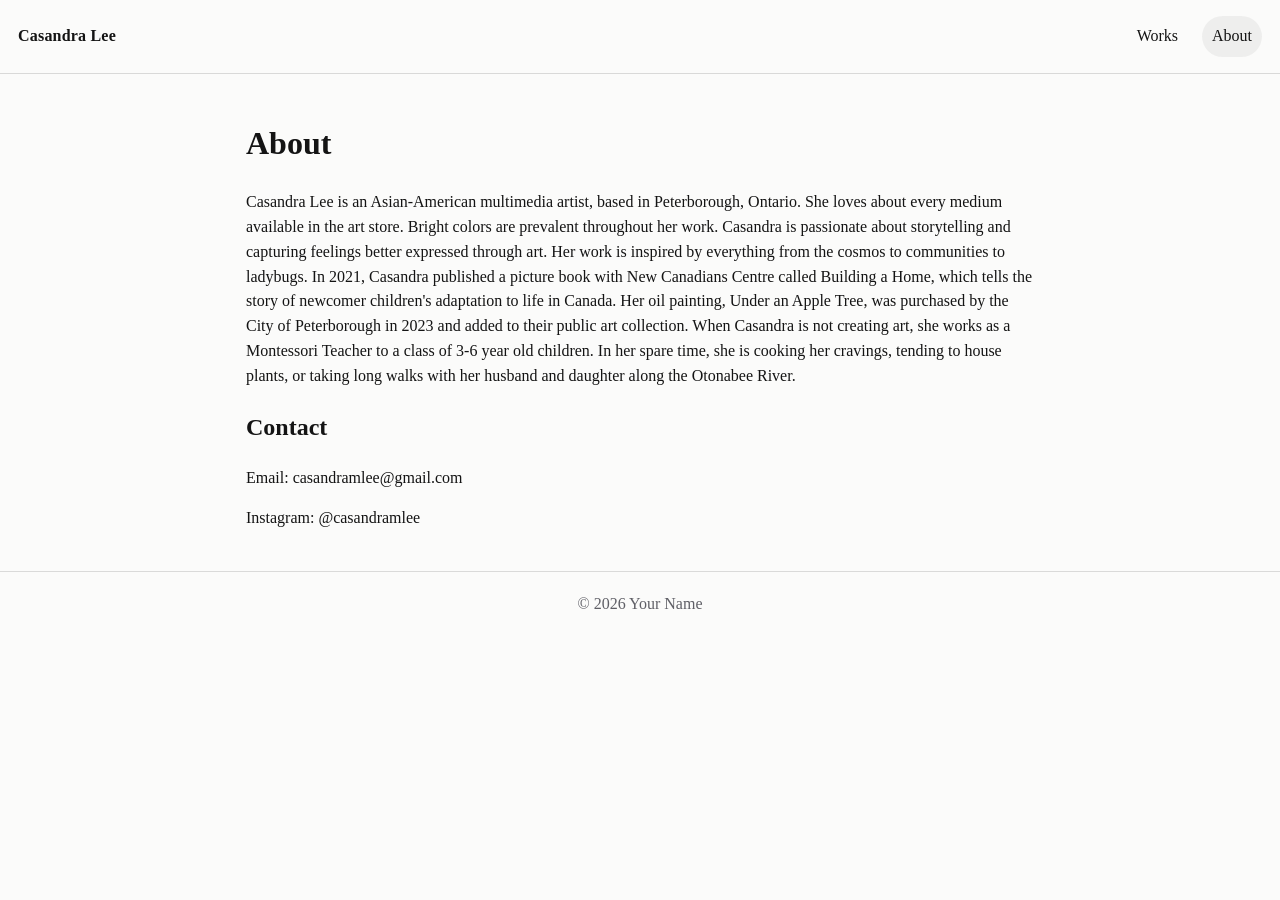
==== about.html @ 0c967012 "FIx Detail page" ====
<!doctype html>
<html lang="en">
<head>
  <meta charset="utf-8" />
  <meta name="viewport" content="width=device-width,initial-scale=1" />
  <title>About — Your Name</title>
  <link rel="stylesheet" href="css/styles.css" />
</head>
<body>
  <header class="header">
    <a class="brand" href="index.html">Casandra Lee</a>
    <nav class="nav">
      <a href="index.html">Works</a>
      <a class="active" href="about.html">About</a>
    </nav>
  </header>

  <main class="wrap prose">
    <h1>About</h1>
    <p>Casandra Lee is an Asian-American multimedia artist, based in Peterborough, Ontario. She loves about every medium available in the art store. Bright colors are prevalent throughout her work. Casandra is passionate about storytelling and capturing feelings better expressed through art. Her work is inspired by everything from the cosmos to communities to ladybugs. 
In 2021, Casandra published a picture book with New Canadians Centre called Building a Home, which tells the story of newcomer children's adaptation to life in Canada. Her oil painting, Under an Apple Tree, was purchased by the City of Peterborough in 2023 and added to their public art collection. 
When Casandra is not creating art, she works as a Montessori Teacher to a class of 3-6 year old children. In her spare time, she is cooking her cravings, tending to house plants, or taking long walks with her husband and daughter along the Otonabee River.</p>

    <h2>Contact</h2>
    <p>Email: casandramlee@gmail.com</p>
    <p>Instagram: @casandramlee</p>
  </main>

  <footer class="footer">
    <span>© <span id="year"></span> Your Name</span>
  </footer>

  <script>
    document.getElementById("year").textContent = new Date().getFullYear();
  </script>
</body>
</html>
---- css/styles.css ----
:root{
  --bg:#fbfbfa;
  --panel:#ffffff;
  --text:#141414;
  --muted:#5f5f66;
  --line:rgba(20,20,20,.14);
  --radius:16px;
}

/* Base */
*{ box-sizing:border-box; }
body{
  margin:0;
  font-family: ui-serif, Georgia, "Times New Roman", Times, serif;
  background:var(--bg);
  color:var(--text);
  line-height:1.55;
}
a{ color:inherit; text-decoration:none; }
.muted{ color:var(--muted); }
.tiny{ font-size:.9rem; }

/* Header / Nav */
.header{
  position:sticky;
  top:0;
  z-index:50;
  background:rgba(251,251,250,.88);
  backdrop-filter: blur(8px);
  border-bottom:1px solid var(--line);
  padding:16px 18px;
  display:flex;
  justify-content:space-between;
  align-items:center;
  gap:14px;
}
.brand{ font-weight:600; letter-spacing:.2px; }
.nav{ display:flex; gap:14px; flex-wrap:wrap; }
.nav a{ padding:8px 10px; border-radius:999px; }
.nav a.active,
.nav a:hover{ background:rgba(0,0,0,.05); }

/* Layout */
.wrap{ max-width:1100px; margin:0 auto; padding:24px 16px; }
.pagehead{ margin-bottom:14px; }
.pagehead h1{ margin:0 0 6px; font-weight:600; }
.footer{
  border-top:1px solid var(--line);
  padding:20px 16px;
  text-align:center;
  color:var(--muted);
}
.prose{ max-width:820px; }

/* Pills / Buttons */
.pillrow{ display:flex; gap:8px; flex-wrap:wrap; margin-top:10px; }
.pill{
  border:1px solid var(--line);
  border-radius:999px;
  padding:6px 10px;
  color:var(--muted);
  font-size:.92rem;
}
.pill.sold{ opacity:.7; }

.btn{
  display:inline-flex;
  align-items:center;
  justify-content:center;
  padding:10px 14px;
  border-radius:999px;
  border:1px solid var(--line);
  background:#141414;
  color:#fbfbfa;
  font-weight:700;
}
.btn:hover{ filter:brightness(.96); }

.btn-ghost{
  background:transparent;
  color:#141414;
}
.btn-ghost:hover{ background:rgba(0,0,0,.05); }

/* ===== Works Grid (Originals + Prints pages) ===== */
.works{
  display:grid;
  gap:18px;
  grid-template-columns: repeat(3, minmax(0, 1fr));
}

/* Card */
.work-card{
  position:relative;
  border:1px solid var(--line);
  border-radius:var(--radius);
  background:var(--panel);
  display:flex;
  flex-direction:column;
}

/* Thumbnail wrapper clips only the thumbnail (keeps rounded corners clean) */
.work-card .thumb{
  display:block;
  overflow:hidden;
  border-radius: var(--radius);
}

/* Thumbnails: fill the box, no whitespace */
.work-card .thumb img{
  width:100%;
  height:340px;
  object-fit: cover;     /* no white space */
  display:block;
  transition: transform .18s ease;
}

/* Meta */
.work-card .meta{
  padding:14px 14px 16px;
  display:flex;
  flex-direction:column;
  gap:8px;
}
.work-card h2{
  margin:0;
  font-weight:600;
  font-size:1.1rem;
  line-height:1.25;
}
.work-card .specs{
  margin:0;
  color:var(--muted);
  font-size:.95rem;
}
.work-card .actions{
  margin-top:auto;
  display:flex;
  gap:10px;
  flex-wrap:wrap;
  align-items:center;
}
.work-card .price{
  margin-left:auto;
  color:var(--muted);
  font-size:.95rem;
}

/* ===== Hover Pop-out (Centered overlay, full painting) ===== */
/* Hidden overlay */
.work-card .popout{
  position: fixed;
  inset: 0;
  display:flex;
  align-items:center;
  justify-content:center;
  padding: 28px 16px;

  background: rgba(0,0,0,.35);
  backdrop-filter: blur(3px);

  opacity: 0;
  pointer-events: none;
  transition: opacity .14s ease;
  z-index: 999;
}

/* Full painting preview */
.work-card .popout img{
  width: min(900px, 92vw);
  height: min(720px, 82vh);
  object-fit: contain;                 /* show full painting */
  display:block;
  background: var(--bg);
  border-radius: calc(var(--radius) + 8px);
  border: 1px solid rgba(255,255,255,.25);
  box-shadow: 0 18px 60px rgba(0,0,0,.35);
}

/* Show overlay on hover (desktop/laptop) */
.work-card:hover .popout{ opacity: 1; }
.work-card:hover .thumb img{ transform: scale(1.02); }

/* Disable hover overlay on touch devices */
@media (hover: none){
  .work-card .popout{ display:none; }
}

/* ===== Detail Page (work.html) ===== */
.workview{
  margin-top:12px;
  display:grid;
  gap:18px;
  grid-template-columns: 1.15fr .85fr;
}

.workimg{
  border:1px solid var(--line);
  border-radius:var(--radius);
  overflow:hidden;
  background: var(--bg);
}

/* Detail image: full painting, no crop */
.workimg img{
  width:100%;
  height:560px;
  object-fit: contain;
  display:block;
  background: var(--bg);
}

.workmeta h1{ margin:0 0 8px; font-weight:600; }
.buyrow{
  display:flex;
  justify-content:space-between;
  align-items:center;
  gap:12px;
  margin-top:14px;
  flex-wrap:wrap;
}

/* ===== Responsive ===== */
@media (max-width: 900px){
  .works{ grid-template-columns: repeat(2, minmax(0, 1fr)); }
  .work-card .thumb img{ height:320px; }

  .workview{ grid-template-columns: 1fr; }
  .workimg img{ height:420px; }
}

@media (max-width: 620px){
  .works{ grid-template-columns: 1fr; }
  .work-card .thumb img{ height:360px; }
}
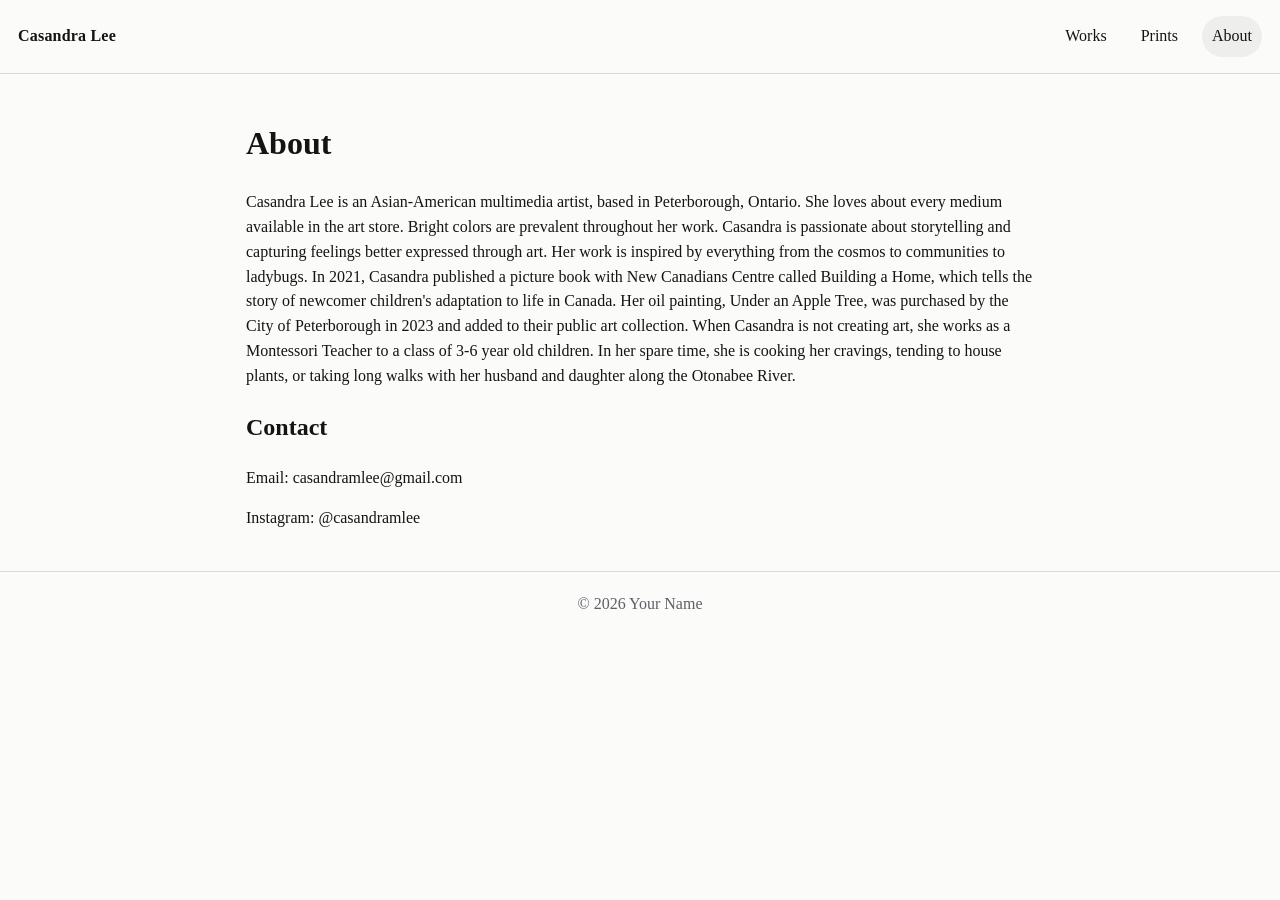
==== commit 55509a7d: "Name update and navigation" ====
--- a/about.html
+++ b/about.html
@@ -11,6 +11,7 @@
     <a class="brand" href="index.html">Casandra Lee</a>
     <nav class="nav">
       <a href="index.html">Works</a>
+      <a href="prints.html">Prints</a>
       <a class="active" href="about.html">About</a>
     </nav>
   </header>
--- a/css/styles.css
+++ b/css/styles.css
@@ -112,7 +112,6 @@
   height:340px;
   object-fit: cover;     /* no white space */
   display:block;
-  transition: transform .18s ease;
 }
 
 /* Meta */
@@ -146,68 +145,29 @@
   font-size:.95rem;
 }
 
-/* ===== Hover Pop-out (Centered overlay, full painting) ===== */
-/* Hidden overlay */
-.work-card .popout{
-  position: fixed;
-  inset: 0;
-  display:flex;
-  align-items:center;
-  justify-content:center;
-  padding: 28px 16px;
-
-  background: rgba(0,0,0,.35);
-  backdrop-filter: blur(3px);
-
-  opacity: 0;
-  pointer-events: none;
-  transition: opacity .14s ease;
-  z-index: 999;
-}
-
-/* Full painting preview */
-.work-card .popout img{
-  width: min(900px, 92vw);
-  height: min(720px, 82vh);
-  object-fit: contain;                 /* show full painting */
-  display:block;
-  background: var(--bg);
-  border-radius: calc(var(--radius) + 8px);
-  border: 1px solid rgba(255,255,255,.25);
-  box-shadow: 0 18px 60px rgba(0,0,0,.35);
-}
-
-/* Show overlay on hover (desktop/laptop) */
-.work-card:hover .popout{ opacity: 1; }
-.work-card:hover .thumb img{ transform: scale(1.02); }
-
-/* Disable hover overlay on touch devices */
-@media (hover: none){
-  .work-card .popout{ display:none; }
-}
-
 /* ===== Detail Page (work.html) ===== */
 .workview{
   margin-top:12px;
   display:grid;
   gap:18px;
   grid-template-columns: 1.15fr .85fr;
+  align-items:start;
 }
 
 .workimg{
-  border:1px solid var(--line);
-  border-radius:var(--radius);
-  overflow:hidden;
-  background: var(--bg);
+  border:none;
+  background:transparent;
+  margin:0;
+  padding:0;
 }
 
-/* Detail image: full painting, no crop */
 .workimg img{
   width:100%;
-  height:560px;
-  object-fit: contain;
+  max-width:100%;
+  height:auto;
   display:block;
-  background: var(--bg);
+  border:none;
+  background:transparent;
 }
 
 .workmeta h1{ margin:0 0 8px; font-weight:600; }
@@ -226,7 +186,6 @@
   .work-card .thumb img{ height:320px; }
 
   .workview{ grid-template-columns: 1fr; }
-  .workimg img{ height:420px; }
 }
 
 @media (max-width: 620px){
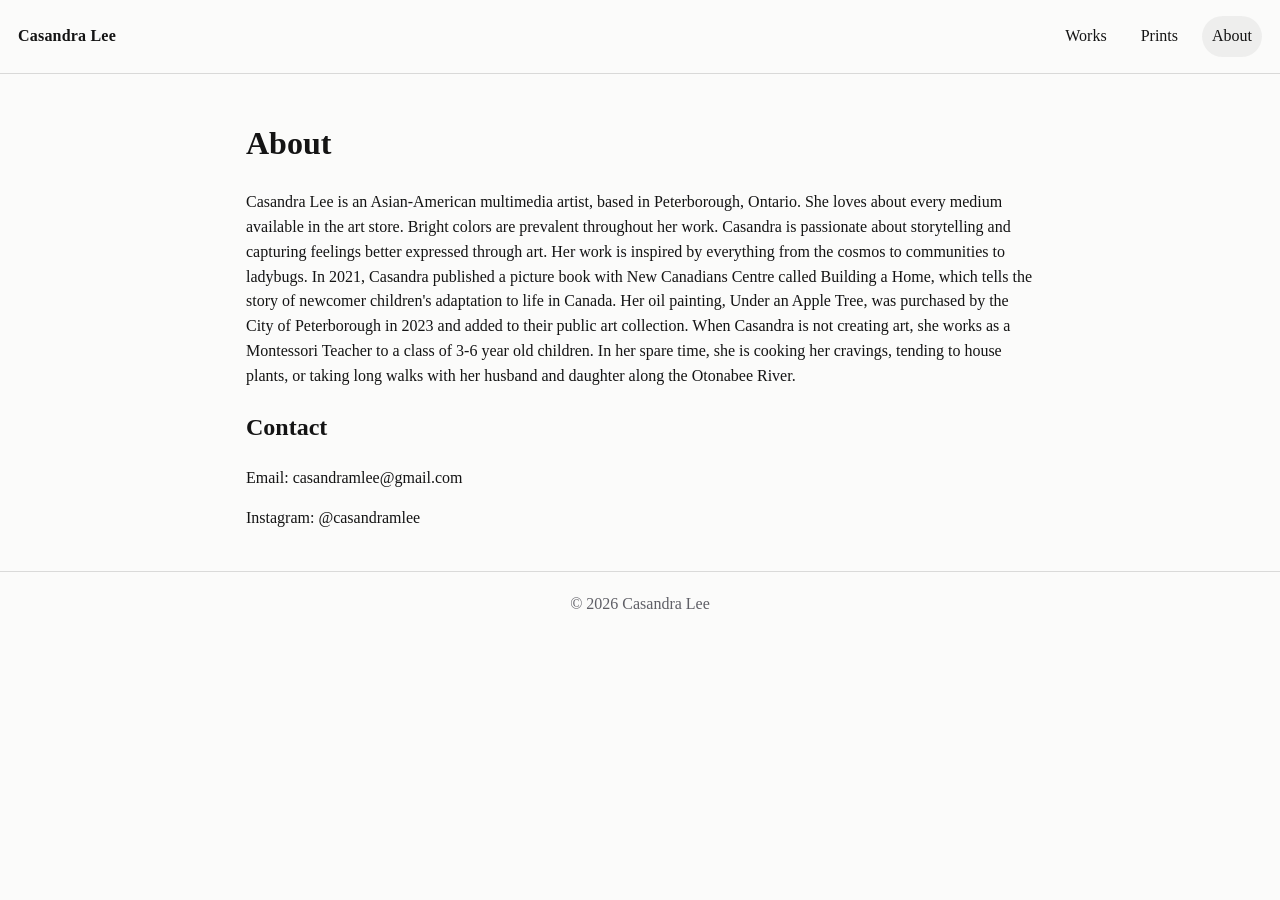
==== commit e70d137e: "Name Add" ====
--- a/about.html
+++ b/about.html
@@ -3,7 +3,7 @@
 <head>
   <meta charset="utf-8" />
   <meta name="viewport" content="width=device-width,initial-scale=1" />
-  <title>About — Your Name</title>
+  <title>About — Casandra Lee</title>
   <link rel="stylesheet" href="css/styles.css" />
 </head>
 <body>
@@ -28,7 +28,7 @@
   </main>
 
   <footer class="footer">
-    <span>© <span id="year"></span> Your Name</span>
+    <span>© <span id="year"></span> Casandra Lee</span>
   </footer>
 
   <script>
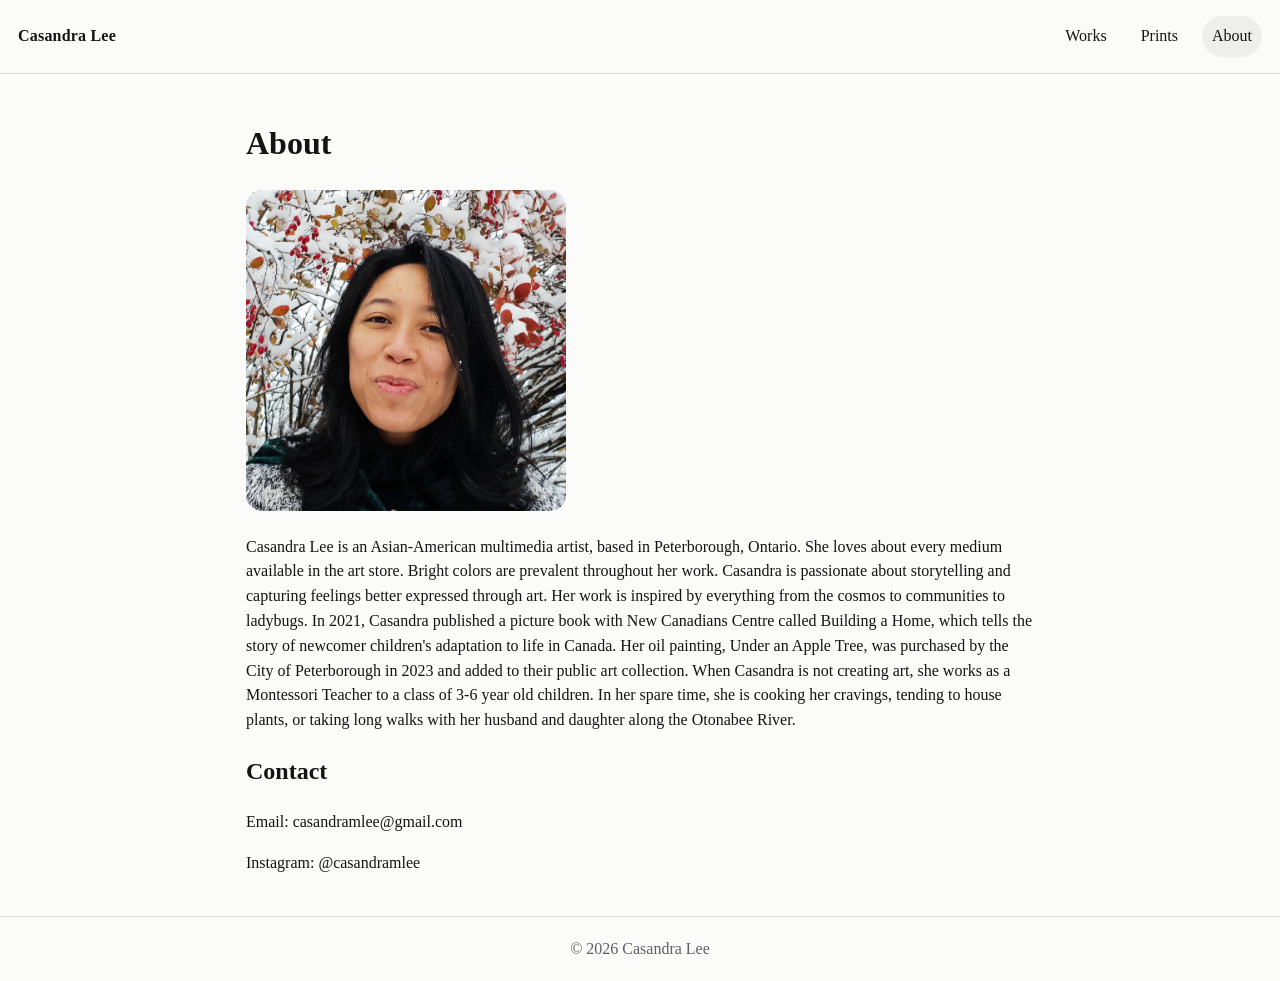
==== commit e7581387: "add bio photo" ====
--- a/about.html
+++ b/about.html
@@ -18,6 +18,9 @@
 
   <main class="wrap prose">
     <h1>About</h1>
+    <div class="about-photo">
+      <img src="assets/about/casandra.jpg" alt="Portrait of Casandra Lee" />
+    </div>
     <p>Casandra Lee is an Asian-American multimedia artist, based in Peterborough, Ontario. She loves about every medium available in the art store. Bright colors are prevalent throughout her work. Casandra is passionate about storytelling and capturing feelings better expressed through art. Her work is inspired by everything from the cosmos to communities to ladybugs. 
 In 2021, Casandra published a picture book with New Canadians Centre called Building a Home, which tells the story of newcomer children's adaptation to life in Canada. Her oil painting, Under an Apple Tree, was purchased by the City of Peterborough in 2023 and added to their public art collection. 
 When Casandra is not creating art, she works as a Montessori Teacher to a class of 3-6 year old children. In her spare time, she is cooking her cravings, tending to house plants, or taking long walks with her husband and daughter along the Otonabee River.</p>
--- a/css/styles.css
+++ b/css/styles.css
@@ -191,4 +191,15 @@
 @media (max-width: 620px){
   .works{ grid-template-columns: 1fr; }
   .work-card .thumb img{ height:360px; }
+}
+.about-photo {
+  max-width: 320px;
+  margin: 0 0 1.5rem 0;
+}
+
+.about-photo img {
+  width: 100%;
+  height: auto;
+  display: block;
+  border-radius: var(--radius);
 }
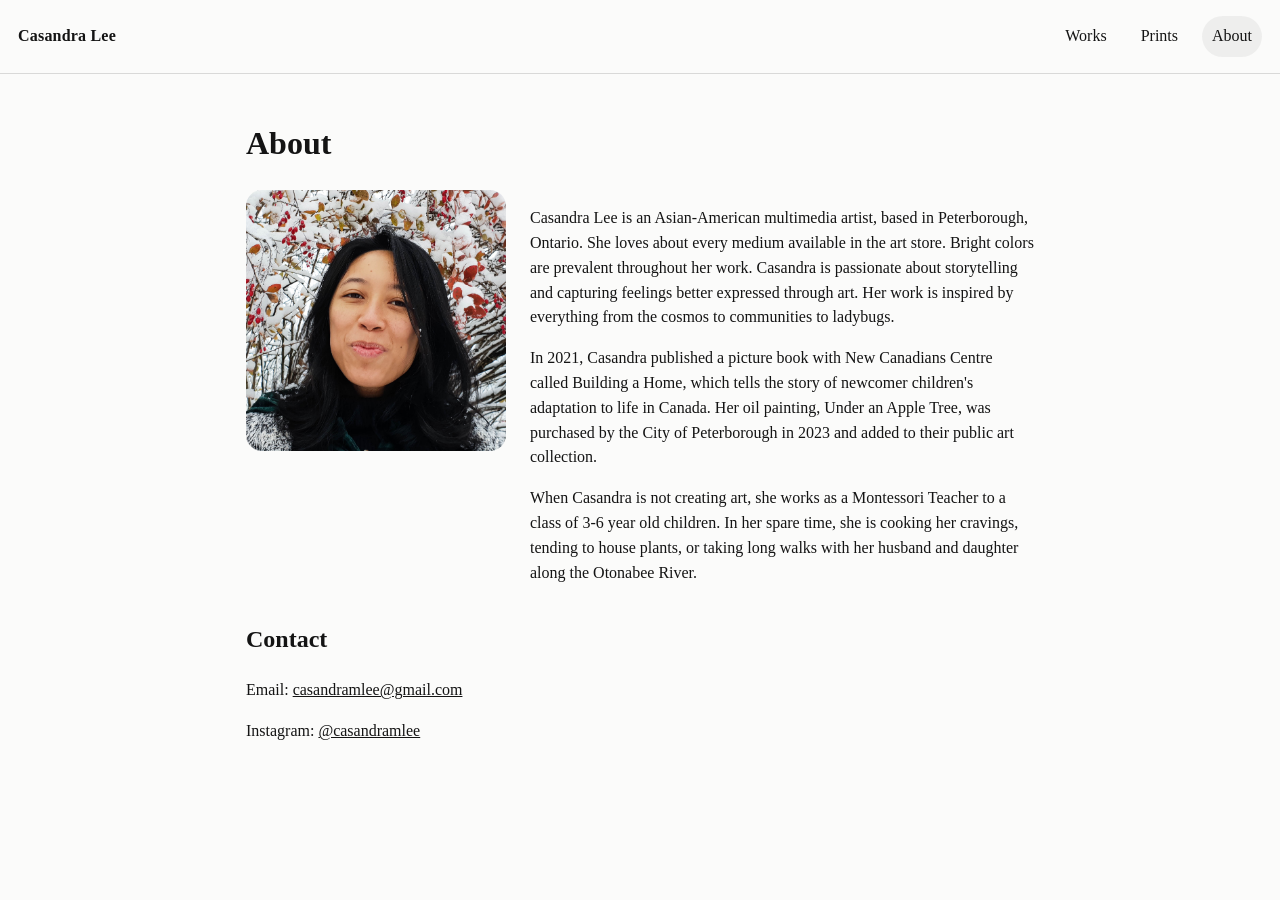
==== commit 1e0b06eb: "fix about page" ====
--- a/about.html
+++ b/about.html
@@ -17,22 +17,26 @@
   </header>
 
   <main class="wrap prose">
-    <h1>About</h1>
+  <h1>About</h1>
+
+  <section class="about-layout">
     <div class="about-photo">
-      <img src="assets/about/casandra.jpg" alt="Portrait of Casandra Lee" />
+      <img src="assets/about/casandra.jpg" alt="Portrait of Casandra Lee">
     </div>
-    <p>Casandra Lee is an Asian-American multimedia artist, based in Peterborough, Ontario. She loves about every medium available in the art store. Bright colors are prevalent throughout her work. Casandra is passionate about storytelling and capturing feelings better expressed through art. Her work is inspired by everything from the cosmos to communities to ladybugs. 
-In 2021, Casandra published a picture book with New Canadians Centre called Building a Home, which tells the story of newcomer children's adaptation to life in Canada. Her oil painting, Under an Apple Tree, was purchased by the City of Peterborough in 2023 and added to their public art collection. 
-When Casandra is not creating art, she works as a Montessori Teacher to a class of 3-6 year old children. In her spare time, she is cooking her cravings, tending to house plants, or taking long walks with her husband and daughter along the Otonabee River.</p>
 
-    <h2>Contact</h2>
-    <p>Email: casandramlee@gmail.com</p>
-    <p>Instagram: @casandramlee</p>
-  </main>
+    <div class="about-text">
+      <p>Casandra Lee is an Asian-American multimedia artist, based in Peterborough, Ontario. She loves about every medium available in the art store. Bright colors are prevalent throughout her work. Casandra is passionate about storytelling and capturing feelings better expressed through art. Her work is inspired by everything from the cosmos to communities to ladybugs.</p>
 
-  <footer class="footer">
-    <span>© <span id="year"></span> Casandra Lee</span>
-  </footer>
+      <p>In 2021, Casandra published a picture book with New Canadians Centre called Building a Home, which tells the story of newcomer children's adaptation to life in Canada. Her oil painting, Under an Apple Tree, was purchased by the City of Peterborough in 2023 and added to their public art collection.</p>
+
+      <p>When Casandra is not creating art, she works as a Montessori Teacher to a class of 3-6 year old children. In her spare time, she is cooking her cravings, tending to house plants, or taking long walks with her husband and daughter along the Otonabee River.</p>
+    </div>
+  </section>
+
+  <h2>Contact</h2>
+  <p>Email: <a href="mailto:casandramlee@gmail.com">casandramlee@gmail.com</a></p>
+  <p>Instagram: <a href="https://www.instagram.com/casandramlee/" target="_blank" rel="noopener noreferrer">@casandramlee</a></p>
+</main>
 
   <script>
     document.getElementById("year").textContent = new Date().getFullYear();
--- a/css/styles.css
+++ b/css/styles.css
@@ -19,6 +19,13 @@
 a{ color:inherit; text-decoration:none; }
 .muted{ color:var(--muted); }
 .tiny{ font-size:.9rem; }
+.prose a {
+  text-decoration: underline;
+}
+
+.prose a:hover {
+  opacity: 0.7;
+}
 
 /* Header / Nav */
 .header{
@@ -192,9 +199,15 @@
   .works{ grid-template-columns: 1fr; }
   .work-card .thumb img{ height:360px; }
 }
-.about-photo {
-  max-width: 320px;
-  margin: 0 0 1.5rem 0;
+.about-layout {
+  display: grid;
+  grid-template-columns: 260px 1fr;
+  gap: 24px;
+  align-items: start;
+}
+
+.about-text {
+  max-width: none;
 }
 
 .about-photo img {
@@ -202,4 +215,14 @@
   height: auto;
   display: block;
   border-radius: var(--radius);
+}
+
+@media (max-width: 700px) {
+  .about-layout {
+    grid-template-columns: 1fr;
+  }
+
+  .about-photo {
+    max-width: 320px;
+  }
 }
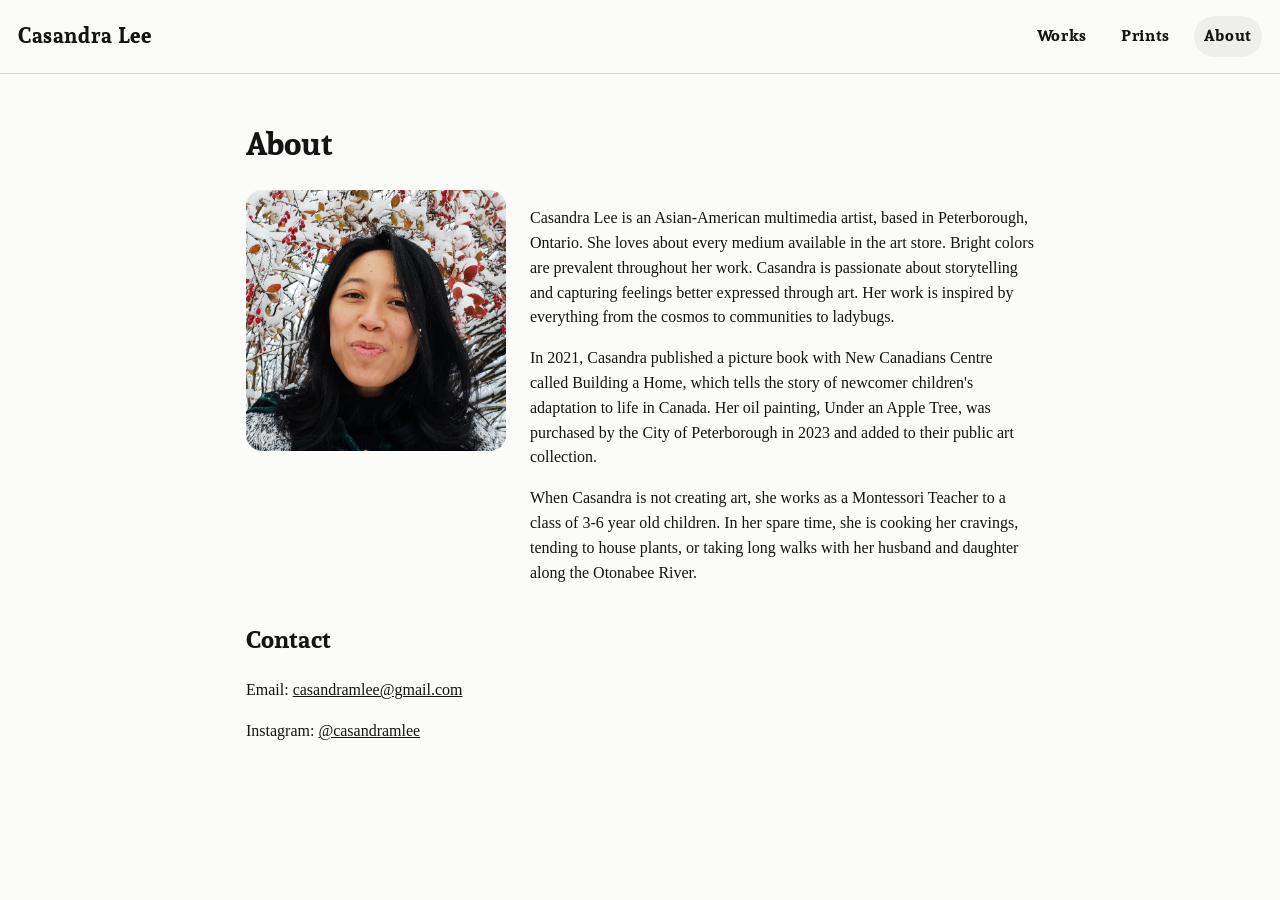
==== commit 8d9cbb86: "Add Sura Font to website" ====
--- a/about.html
+++ b/about.html
@@ -4,8 +4,12 @@
   <meta charset="utf-8" />
   <meta name="viewport" content="width=device-width,initial-scale=1" />
   <title>About — Casandra Lee</title>
+  <link rel="preconnect" href="https://fonts.googleapis.com">
+<link rel="preconnect" href="https://fonts.gstatic.com" crossorigin>
+<link href="https://fonts.googleapis.com/css2?family=Sura:wght@400;700&display=swap" rel="stylesheet">
   <link rel="stylesheet" href="css/styles.css" />
 </head>
+
 <body>
   <header class="header">
     <a class="brand" href="index.html">Casandra Lee</a>
--- a/css/styles.css
+++ b/css/styles.css
@@ -41,9 +41,21 @@
   align-items:center;
   gap:14px;
 }
-.brand{ font-weight:600; letter-spacing:.2px; }
+.brand{
+  font-family: "Sura", serif;
+  font-weight: 700;
+  font-size: 1.3rem;
+  letter-spacing: .03em;
+}
 .nav{ display:flex; gap:14px; flex-wrap:wrap; }
-.nav a{ padding:8px 10px; border-radius:999px; }
+.nav a{
+  font-family: "Sura", serif;
+  font-weight: 700;
+  font-size: 1rem;
+  letter-spacing: .04em;
+  padding:8px 10px;
+  border-radius:999px;
+}
 .nav a.active,
 .nav a:hover{ background:rgba(0,0,0,.05); }
 
@@ -59,6 +71,11 @@
 }
 .prose{ max-width:820px; }
 
+h1, h2 {
+  font-family: "Sura", serif;
+  font-weight: 700;
+}
+
 /* Pills / Buttons */
 .pillrow{ display:flex; gap:8px; flex-wrap:wrap; margin-top:10px; }
 .pill{
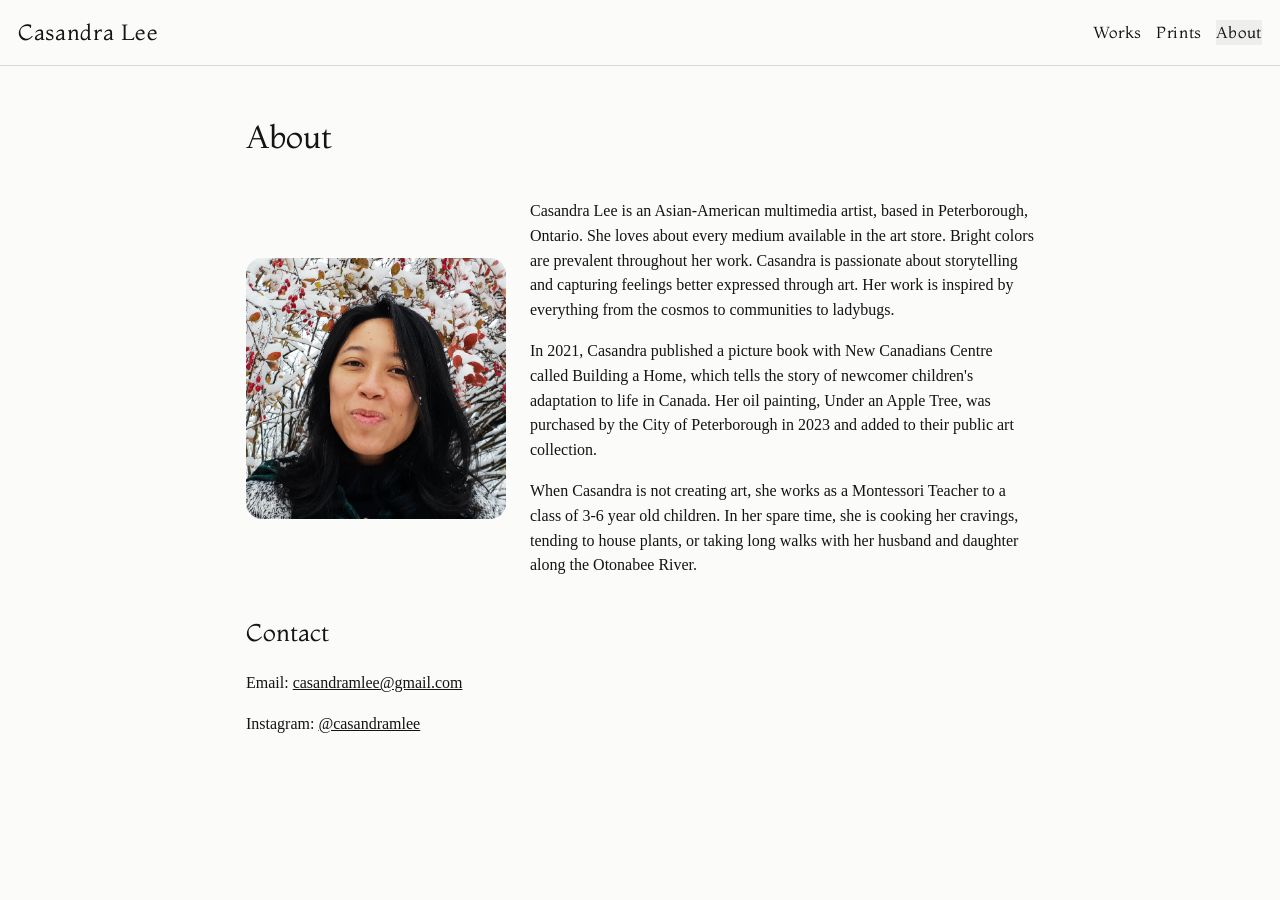
==== commit c2f22202: "Change to Mongtaga font" ====
--- a/about.html
+++ b/about.html
@@ -4,9 +4,9 @@
   <meta charset="utf-8" />
   <meta name="viewport" content="width=device-width,initial-scale=1" />
   <title>About — Casandra Lee</title>
-  <link rel="preconnect" href="https://fonts.googleapis.com">
+ <link rel="preconnect" href="https://fonts.googleapis.com">
 <link rel="preconnect" href="https://fonts.gstatic.com" crossorigin>
-<link href="https://fonts.googleapis.com/css2?family=Sura:wght@400;700&display=swap" rel="stylesheet">
+<link href="https://fonts.googleapis.com/css2?family=Montaga&display=swap" rel="stylesheet">
   <link rel="stylesheet" href="css/styles.css" />
 </head>
 
--- a/css/styles.css
+++ b/css/styles.css
@@ -42,19 +42,21 @@
   gap:14px;
 }
 .brand{
-  font-family: "Sura", serif;
-  font-weight: 700;
-  font-size: 1.3rem;
+  font-family: "Montaga", serif;
+  font-weight: 400;
+  font-size: 1.35rem;
   letter-spacing: .03em;
+}
+h1, h2 {
+  font-family: "Montaga", serif;
+  font-weight: 400;
 }
 .nav{ display:flex; gap:14px; flex-wrap:wrap; }
 .nav a{
-  font-family: "Sura", serif;
-  font-weight: 700;
+  font-family: "Montaga", serif;
+  font-weight: 400;
   font-size: 1rem;
   letter-spacing: .04em;
-  padding:8px 10px;
-  border-radius:999px;
 }
 .nav a.active,
 .nav a:hover{ background:rgba(0,0,0,.05); }
@@ -71,10 +73,6 @@
 }
 .prose{ max-width:820px; }
 
-h1, h2 {
-  font-family: "Sura", serif;
-  font-weight: 700;
-}
 
 /* Pills / Buttons */
 .pillrow{ display:flex; gap:8px; flex-wrap:wrap; margin-top:10px; }
@@ -220,7 +218,7 @@
   display: grid;
   grid-template-columns: 260px 1fr;
   gap: 24px;
-  align-items: start;
+  align-items: center;
 }
 
 .about-text {
